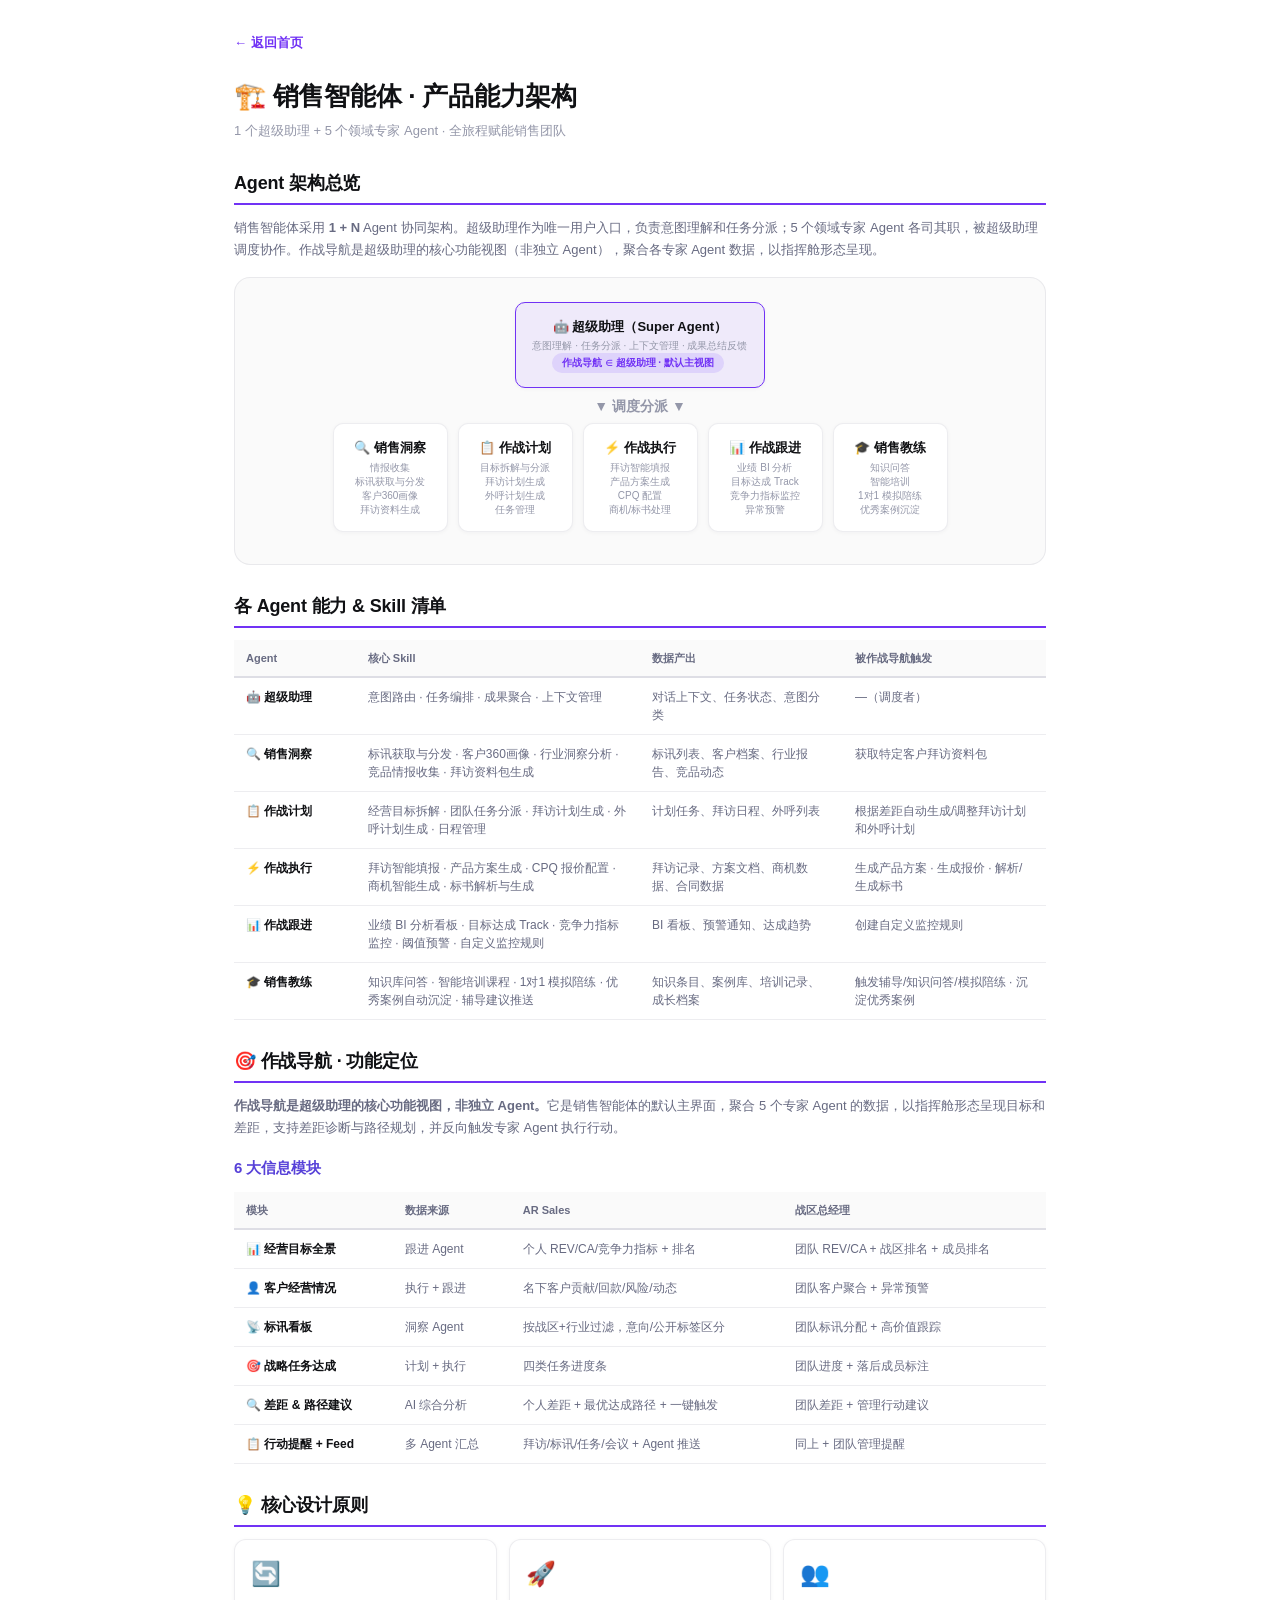
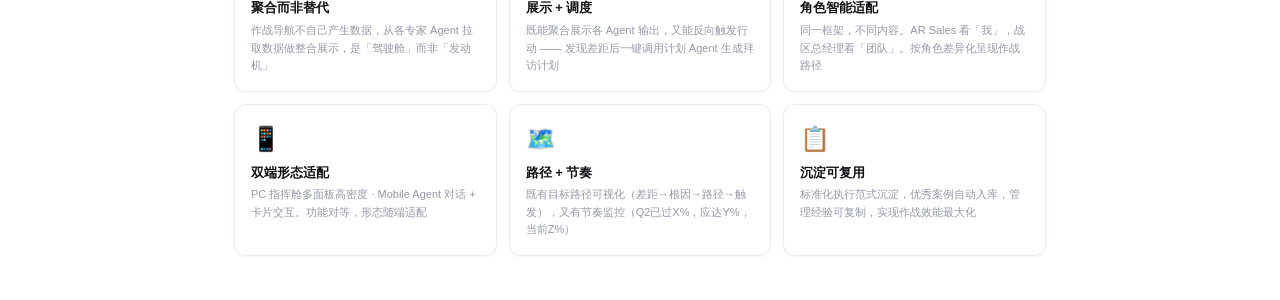
==== docs/architecture.html @ 5cdeb4ad "chore: rename prototype/ → docs/ for GitHub Pages, docs/ → design-docs/" ====
<!DOCTYPE html>
<html lang="zh-CN">
<head>
<meta charset="UTF-8">
<meta name="viewport" content="width=device-width, initial-scale=1.0">
<title>产品能力架构 · 销售智能体</title>
<link rel="stylesheet" href="css/styles.css">
<style>
  body { background: #fff; }
  .page { max-width: 860px; margin: 0 auto; padding: 32px 24px; }
  .back { display:inline-flex;align-items:center;gap:4px;color:var(--purple);text-decoration:none;font-size:13px;font-weight:600;margin-bottom:24px; }
  .back:hover { color:var(--purple-dark); }
  h1 { font-family:var(--font-display);font-size:26px;font-weight:700;margin-bottom:4px; }
  h2 { font-family:var(--font-display);font-size:18px;font-weight:700;margin:28px 0 12px;padding-bottom:6px;border-bottom:2px solid var(--purple); }
  h3 { font-size:15px;font-weight:700;margin:18px 0 8px;color:var(--purple-dark); }
  .sub { color:var(--text-muted);font-size:13px;margin-bottom:24px; }
  p { font-size:13px;color:var(--text-secondary);line-height:1.7;margin-bottom:10px; }

  /* Arch diagram */
  .arch { background:var(--bg);border-radius:var(--r-2xl);padding:24px;margin:16px 0;border:1px solid var(--border-light);text-align:center; }
  .arch-row { display:flex;gap:10px;justify-content:center;flex-wrap:wrap;margin-bottom:8px; }
  .arch-box { background:#fff;border:1px solid var(--border-light);border-radius:var(--r-lg);padding:14px 16px;text-align:center;min-width:115px;box-shadow:var(--shadow-sm); }
  .arch-box.super { border-color:var(--purple);background:var(--purple-light);min-width:220px; }
  .arch-box .ab-name { font-weight:700;font-size:13px; }
  .arch-box .ab-desc { font-size:10px;color:var(--text-muted);margin-top:3px;line-height:1.4; }
  .arch-arrow { color:var(--text-muted);font-size:14px;font-weight:600;margin:6px 0; }

  /* Table */
  .ft { width:100%;border-collapse:collapse;font-size:12px;margin:12px 0; }
  .ft th { background:var(--bg);padding:10px 12px;text-align:left;font-weight:700;font-size:11px;color:var(--text-secondary);border-bottom:2px solid var(--border); }
  .ft td { padding:10px 12px;border-bottom:1px solid var(--border-light);color:var(--text-secondary);vertical-align:top; }
  .ft td:first-child { font-weight:600;color:var(--text);white-space:nowrap; }

  /* Capability cards */
  .caps { display:grid;grid-template-columns:repeat(auto-fit,minmax(240px,1fr));gap:12px;margin:12px 0; }
  .cap { background:#fff;border:1px solid var(--border-light);border-radius:var(--r-xl);padding:16px;box-shadow:var(--shadow-sm); }
  .cap .ca-icon { font-size:24px;margin-bottom:6px; }
  .cap .ca-title { font-weight:700;font-size:13px;margin-bottom:4px; }
  .cap .ca-desc { font-size:11px;color:var(--text-muted);line-height:1.6; }

  .tag { display:inline-block;padding:3px 10px;border-radius:var(--r-full);font-size:10px;font-weight:600;margin-right:4px; }
  .tag-p { background:var(--purple-subtle);color:var(--purple); }
</style>
</head>
<body>
<div class="page">
  <a href="index.html" class="back">← 返回首页</a>
  <h1>🏗️ 销售智能体 · 产品能力架构</h1>
  <p class="sub">1 个超级助理 + 5 个领域专家 Agent · 全旅程赋能销售团队</p>

  <!-- Arch Diagram -->
  <h2>Agent 架构总览</h2>
  <p>销售智能体采用 <b>1 + N</b> Agent 协同架构。超级助理作为唯一用户入口，负责意图理解和任务分派；5 个领域专家 Agent 各司其职，被超级助理调度协作。作战导航是超级助理的核心功能视图（非独立 Agent），聚合各专家 Agent 数据，以指挥舱形态呈现。</p>

  <div class="arch">
    <div class="arch-row">
      <div class="arch-box super">
        <div class="ab-name">🤖 超级助理（Super Agent）</div>
        <div class="ab-desc">意图理解 · 任务分派 · 上下文管理 · 成果总结反馈<br><span class="tag tag-p">作战导航 ∈ 超级助理 · 默认主视图</span></div>
      </div>
    </div>
    <div class="arch-arrow">▼ 调度分派 ▼</div>
    <div class="arch-row">
      <div class="arch-box"><div class="ab-name">🔍 销售洞察</div><div class="ab-desc">情报收集<br>标讯获取与分发<br>客户360画像<br>拜访资料生成</div></div>
      <div class="arch-box"><div class="ab-name">📋 作战计划</div><div class="ab-desc">目标拆解与分派<br>拜访计划生成<br>外呼计划生成<br>任务管理</div></div>
      <div class="arch-box"><div class="ab-name">⚡ 作战执行</div><div class="ab-desc">拜访智能填报<br>产品方案生成<br>CPQ 配置<br>商机/标书处理</div></div>
      <div class="arch-box"><div class="ab-name">📊 作战跟进</div><div class="ab-desc">业绩 BI 分析<br>目标达成 Track<br>竞争力指标监控<br>异常预警</div></div>
      <div class="arch-box"><div class="ab-name">🎓 销售教练</div><div class="ab-desc">知识问答<br>智能培训<br>1对1 模拟陪练<br>优秀案例沉淀</div></div>
    </div>
  </div>

  <!-- Agent Skill Table -->
  <h2>各 Agent 能力 & Skill 清单</h2>
  <table class="ft">
    <tr><th style="width:15%">Agent</th><th style="width:35%">核心 Skill</th><th style="width:25%">数据产出</th><th style="width:25%">被作战导航触发</th></tr>
    <tr>
      <td>🤖 超级助理</td>
      <td>意图路由 · 任务编排 · 成果聚合 · 上下文管理</td>
      <td>对话上下文、任务状态、意图分类</td>
      <td>—（调度者）</td>
    </tr>
    <tr>
      <td>🔍 销售洞察</td>
      <td>标讯获取与分发 · 客户360画像 · 行业洞察分析 · 竞品情报收集 · 拜访资料包生成</td>
      <td>标讯列表、客户档案、行业报告、竞品动态</td>
      <td>获取特定客户拜访资料包</td>
    </tr>
    <tr>
      <td>📋 作战计划</td>
      <td>经营目标拆解 · 团队任务分派 · 拜访计划生成 · 外呼计划生成 · 日程管理</td>
      <td>计划任务、拜访日程、外呼列表</td>
      <td>根据差距自动生成/调整拜访计划和外呼计划</td>
    </tr>
    <tr>
      <td>⚡ 作战执行</td>
      <td>拜访智能填报 · 产品方案生成 · CPQ 报价配置 · 商机智能生成 · 标书解析与生成</td>
      <td>拜访记录、方案文档、商机数据、合同数据</td>
      <td>生成产品方案 · 生成报价 · 解析/生成标书</td>
    </tr>
    <tr>
      <td>📊 作战跟进</td>
      <td>业绩 BI 分析看板 · 目标达成 Track · 竞争力指标监控 · 阈值预警 · 自定义监控规则</td>
      <td>BI 看板、预警通知、达成趋势</td>
      <td>创建自定义监控规则</td>
    </tr>
    <tr>
      <td>🎓 销售教练</td>
      <td>知识库问答 · 智能培训课程 · 1对1 模拟陪练 · 优秀案例自动沉淀 · 辅导建议推送</td>
      <td>知识条目、案例库、培训记录、成长档案</td>
      <td>触发辅导/知识问答/模拟陪练 · 沉淀优秀案例</td>
    </tr>
  </table>

  <!-- 作战导航 Positioning -->
  <h2>🎯 作战导航 · 功能定位</h2>
  <p><b>作战导航是超级助理的核心功能视图，非独立 Agent。</b>它是销售智能体的默认主界面，聚合 5 个专家 Agent 的数据，以指挥舱形态呈现目标和差距，支持差距诊断与路径规划，并反向触发专家 Agent 执行行动。</p>

  <h3>6 大信息模块</h3>
  <table class="ft">
    <tr><th>模块</th><th>数据来源</th><th>AR Sales</th><th>战区总经理</th></tr>
    <tr><td>📊 经营目标全景</td><td>跟进 Agent</td><td>个人 REV/CA/竞争力指标 + 排名</td><td>团队 REV/CA + 战区排名 + 成员排名</td></tr>
    <tr><td>👤 客户经营情况</td><td>执行 + 跟进</td><td>名下客户贡献/回款/风险/动态</td><td>团队客户聚合 + 异常预警</td></tr>
    <tr><td>📡 标讯看板</td><td>洞察 Agent</td><td>按战区+行业过滤，意向/公开标签区分</td><td>团队标讯分配 + 高价值跟踪</td></tr>
    <tr><td>🎯 战略任务达成</td><td>计划 + 执行</td><td>四类任务进度条</td><td>团队进度 + 落后成员标注</td></tr>
    <tr><td>🔍 差距 & 路径建议</td><td>AI 综合分析</td><td>个人差距 + 最优达成路径 + 一键触发</td><td>团队差距 + 管理行动建议</td></tr>
    <tr><td>📋 行动提醒 + Feed</td><td>多 Agent 汇总</td><td>拜访/标讯/任务/会议 + Agent 推送</td><td>同上 + 团队管理提醒</td></tr>
  </table>

  <h2>💡 核心设计原则</h2>
  <div class="caps">
    <div class="cap"><div class="ca-icon">🔄</div><div class="ca-title">聚合而非替代</div><div class="ca-desc">作战导航不自己产生数据，从各专家 Agent 拉取数据做整合展示，是「驾驶舱」而非「发动机」</div></div>
    <div class="cap"><div class="ca-icon">🚀</div><div class="ca-title">展示 + 调度</div><div class="ca-desc">既能聚合展示各 Agent 输出，又能反向触发行动 —— 发现差距后一键调用计划 Agent 生成拜访计划</div></div>
    <div class="cap"><div class="ca-icon">👥</div><div class="ca-title">角色智能适配</div><div class="ca-desc">同一框架，不同内容。AR Sales 看「我」，战区总经理看「团队」。按角色差异化呈现作战路径</div></div>
    <div class="cap"><div class="ca-icon">📱</div><div class="ca-title">双端形态适配</div><div class="ca-desc">PC 指挥舱多面板高密度 · Mobile Agent 对话 + 卡片交互。功能对等，形态随端适配</div></div>
    <div class="cap"><div class="ca-icon">🗺️</div><div class="ca-title">路径 + 节奏</div><div class="ca-desc">既有目标路径可视化（差距→根因→路径→触发），又有节奏监控（Q2已过X%，应达Y%，当前Z%）</div></div>
    <div class="cap"><div class="ca-icon">📋</div><div class="ca-title">沉淀可复用</div><div class="ca-desc">标准化执行范式沉淀，优秀案例自动入库，管理经验可复制，实现作战效能最大化</div></div>
  </div>

</div>
</body>
</html>
---- docs/css/styles.css ----
/* ╔══════════════════════════════════════════╗
   ║  DESIGN SYSTEM — Kraken Inspired       ║
   ║  Purple brand · White surfaces · Clean ║
   ╚══════════════════════════════════════════╝ */

:root {
  /* Brand */
  --purple: #7132f5;
  --purple-dark: #5741d8;
  --purple-deep: #5b1ecf;
  --purple-subtle: rgba(133, 91, 251, 0.16);
  --purple-light: rgba(113, 50, 245, 0.08);

  /* Text */
  --text: #101114;
  --text-secondary: #686b82;
  --text-muted: #9497a9;

  /* Surfaces */
  --white: #ffffff;
  --bg: #fafafa;
  --bg-card: #ffffff;
  --border: #dedee5;
  --border-light: rgba(104, 107, 130, 0.12);

  /* Semantic */
  --success: #149e61;
  --success-dark: #026b3f;
  --success-subtle: rgba(20, 158, 97, 0.16);
  --warning: #f5a623;
  --warning-subtle: rgba(245, 166, 35, 0.12);
  --danger: #e54545;
  --danger-dark: #b53030;
  --danger-subtle: rgba(229, 69, 69, 0.12);
  --info: #5b9cf5;
  --info-subtle: rgba(91, 156, 245, 0.12);

  /* Shadows */
  --shadow-card: rgba(0, 0, 0, 0.03) 0px 4px 24px;
  --shadow-sm: rgba(16, 24, 40, 0.04) 0px 1px 4px;
  --shadow-hover: rgba(0, 0, 0, 0.06) 0px 6px 32px;

  /* Radius */
  --r-xs: 3px;
  --r-sm: 6px;
  --r-md: 8px;
  --r-lg: 10px;
  --r-xl: 12px;
  --r-2xl: 16px;
  --r-full: 9999px;

  /* Fonts */
  --font-display: "Helvetica Neue", "PingFang SC", "Microsoft YaHei", Helvetica, Arial, sans-serif;
  --font-ui: -apple-system, BlinkMacSystemFont, "PingFang SC", "Microsoft YaHei", "Helvetica Neue", Helvetica, Arial, sans-serif;
  --font-mono: "SF Mono", "JetBrains Mono", "Fira Code", monospace;

  /* Spacing */
  --sp-1: 1px; --sp-2: 2px; --sp-3: 3px; --sp-4: 4px;
  --sp-5: 5px; --sp-6: 6px; --sp-8: 8px; --sp-10: 10px;
  --sp-12: 12px; --sp-13: 13px; --sp-15: 15px; --sp-16: 16px;
  --sp-20: 20px; --sp-24: 24px;
}

/* ═══════ RESET ═══════ */
*, *::before, *::after { box-sizing: border-box; margin: 0; padding: 0; }

body {
  font-family: var(--font-ui);
  font-size: 14px; color: var(--text); background: var(--bg);
  line-height: 1.5; -webkit-font-smoothing: antialiased;
}

::-webkit-scrollbar { width: 5px; height: 5px; }
::-webkit-scrollbar-track { background: transparent; }
::-webkit-scrollbar-thumb { background: var(--border); border-radius: var(--r-full); }

/* ═══════ TYPOGRAPHY ═══════ */
h1, h2, h3, h4 { font-family: var(--font-display); font-weight: 700; letter-spacing: -0.01em; }
.mono { font-family: var(--font-mono); }

/* ═══════ SHARED COMPONENTS ═══════ */

/* Card */
.card {
  background: var(--bg-card); border: 1px solid var(--border-light);
  border-radius: var(--r-2xl); padding: var(--sp-16);
  box-shadow: var(--shadow-card);
}

/* Section header */
.sec-hd {
  display: flex; align-items: center; gap: var(--sp-8);
  margin-bottom: var(--sp-12); padding-bottom: var(--sp-8);
  border-bottom: 1px solid var(--border-light);
  font-family: var(--font-display); font-size: 14px; font-weight: 700;
}
.sec-hd .st { font-family: var(--font-ui); font-size: 12px; color: var(--text-muted); font-weight: 400; margin-left: auto; }

/* Badge */
.badge {
  display: inline-flex; align-items: center; gap: 3px;
  padding: 2px 8px; border-radius: var(--r-sm);
  font-size: 11px; font-weight: 500; letter-spacing: 0.01em;
}
.badge-s { background: var(--success-subtle); color: var(--success-dark); }
.badge-w { background: var(--warning-subtle); color: #b0780e; }
.badge-d { background: var(--danger-subtle); color: var(--danger-dark); }
.badge-i { background: var(--info-subtle); color: #3d7de0; }
.badge-high { background: rgba(113, 50, 245, 0.12); color: var(--purple-dark); font-weight: 600; }
.badge-purple { background: var(--purple-subtle); color: var(--purple); }

/* Metric card */
.metric {
  background: var(--bg-card); border: 1px solid var(--border-light);
  border-radius: var(--r-xl); padding: var(--sp-13) var(--sp-16);
  text-align: center; transition: all 0.2s;
}
.metric:hover { box-shadow: var(--shadow-hover); }
.metric .ml { font-size: 11px; color: var(--text-muted); text-transform: uppercase; letter-spacing: 0.04em; margin-bottom: var(--sp-4); }
.metric .mv { font-family: var(--font-display); font-size: 24px; font-weight: 700; line-height: 1.2; }
.metric .ms { font-size: 11px; color: var(--text-muted); margin-top: var(--sp-2); }

/* Progress bar */
.progress { height: 5px; background: var(--border-light); border-radius: var(--r-full); overflow: hidden; }
.progress .trk { height: 100%; border-radius: var(--r-full); transition: width 0.5s ease; }
.trk-s { background: var(--success); }
.trk-w { background: var(--warning); }
.trk-d { background: var(--danger); }
.trk-p { background: var(--purple); }

/* Button — 12px radius max, per DESIGN.md */
.btn {
  display: inline-flex; align-items: center; gap: var(--sp-4);
  padding: 8px 16px; border-radius: var(--r-xl); border: none;
  font-family: var(--font-ui); font-size: 13px; font-weight: 500;
  cursor: pointer; transition: all 0.15s; white-space: nowrap;
}
.btn-p { background: var(--purple); color: #fff; }
.btn-p:hover { background: var(--purple-dark); }
.btn-s { background: var(--success); color: #fff; }
.btn-s:hover { background: var(--success-dark); }
.btn-o { background: #fff; color: var(--purple-dark); border: 1px solid var(--purple-dark); }
.btn-o:hover { background: var(--purple-light); }
.btn-sub { background: var(--purple-subtle); color: var(--purple); }
.btn-sub:hover { background: rgba(133, 91, 251, 0.24); }
.btn-g { background: rgba(148, 151, 169, 0.08); color: var(--text); }
.btn-g:hover { background: rgba(148, 151, 169, 0.16); }
.btn-xs { padding: 4px 10px; font-size: 11px; border-radius: var(--r-md); }

/* Row item */
.row-item {
  display: flex; align-items: center; gap: var(--sp-8);
  padding: 8px 0; border-bottom: 1px solid var(--border-light);
  font-size: 13px; transition: background 0.12s;
}
.row-item:last-child { border-bottom: none; }
.row-item:hover { background: var(--purple-light); border-radius: var(--r-sm); padding-left: var(--sp-6); padding-right: var(--sp-6); }

/* Pulse dot */
.pulse { display: inline-block; width: 6px; height: 6px; border-radius: 50%; margin-right: 4px; }
.pulse-d { background: var(--danger); animation: pulse 2s infinite; }
@keyframes pulse { 0%, 100% { opacity: 1; } 50% { opacity: 0.4; } }

/* ═══════ ENTRY PAGE ═══════ */
.entry-page {
  display: flex; flex-direction: column; align-items: center; justify-content: center;
  min-height: 100vh; gap: 24px; padding: 24px; background: #fff;
}
.entry-page .logo-icon { font-size: 48px; margin-bottom: 8px; }
.entry-page h1 { font-size: 32px; font-weight: 700; letter-spacing: -0.5px; }
.entry-page h1 em { color: var(--purple); font-style: normal; }
.entry-page .tagline { color: var(--text-muted); font-size: 14px; }
.entry-tag { display: inline-block; padding: 4px 12px; border-radius: var(--r-full); background: var(--purple-subtle); color: var(--purple); font-size: 11px; font-weight: 600; letter-spacing: 0.04em; margin-bottom: 8px; }

.entry-links { display: grid; grid-template-columns: 1fr 1fr; gap: var(--sp-16); max-width: 480px; width: 100%; }
.entry-link {
  display: flex; flex-direction: column; align-items: center; gap: var(--sp-8);
  padding: 24px 16px; border-radius: var(--r-2xl); text-decoration: none;
  background: #fff; border: 1px solid var(--border-light);
  box-shadow: var(--shadow-card); transition: all 0.2s; color: var(--text);
}
.entry-link:hover { box-shadow: var(--shadow-hover); transform: translateY(-2px); }
.entry-link.pc:hover { border-color: var(--purple); }
.entry-link.mb:hover { border-color: var(--success); }
.entry-link .li { font-size: 32px; }
.entry-link .ll { font-family: var(--font-display); font-size: 16px; font-weight: 700; }
.entry-link .ld { font-size: 12px; color: var(--text-muted); text-align: center; line-height: 1.5; }
.entry-footer { font-size: 11px; color: var(--text-muted); font-family: var(--font-mono); margin-top: 8px; }
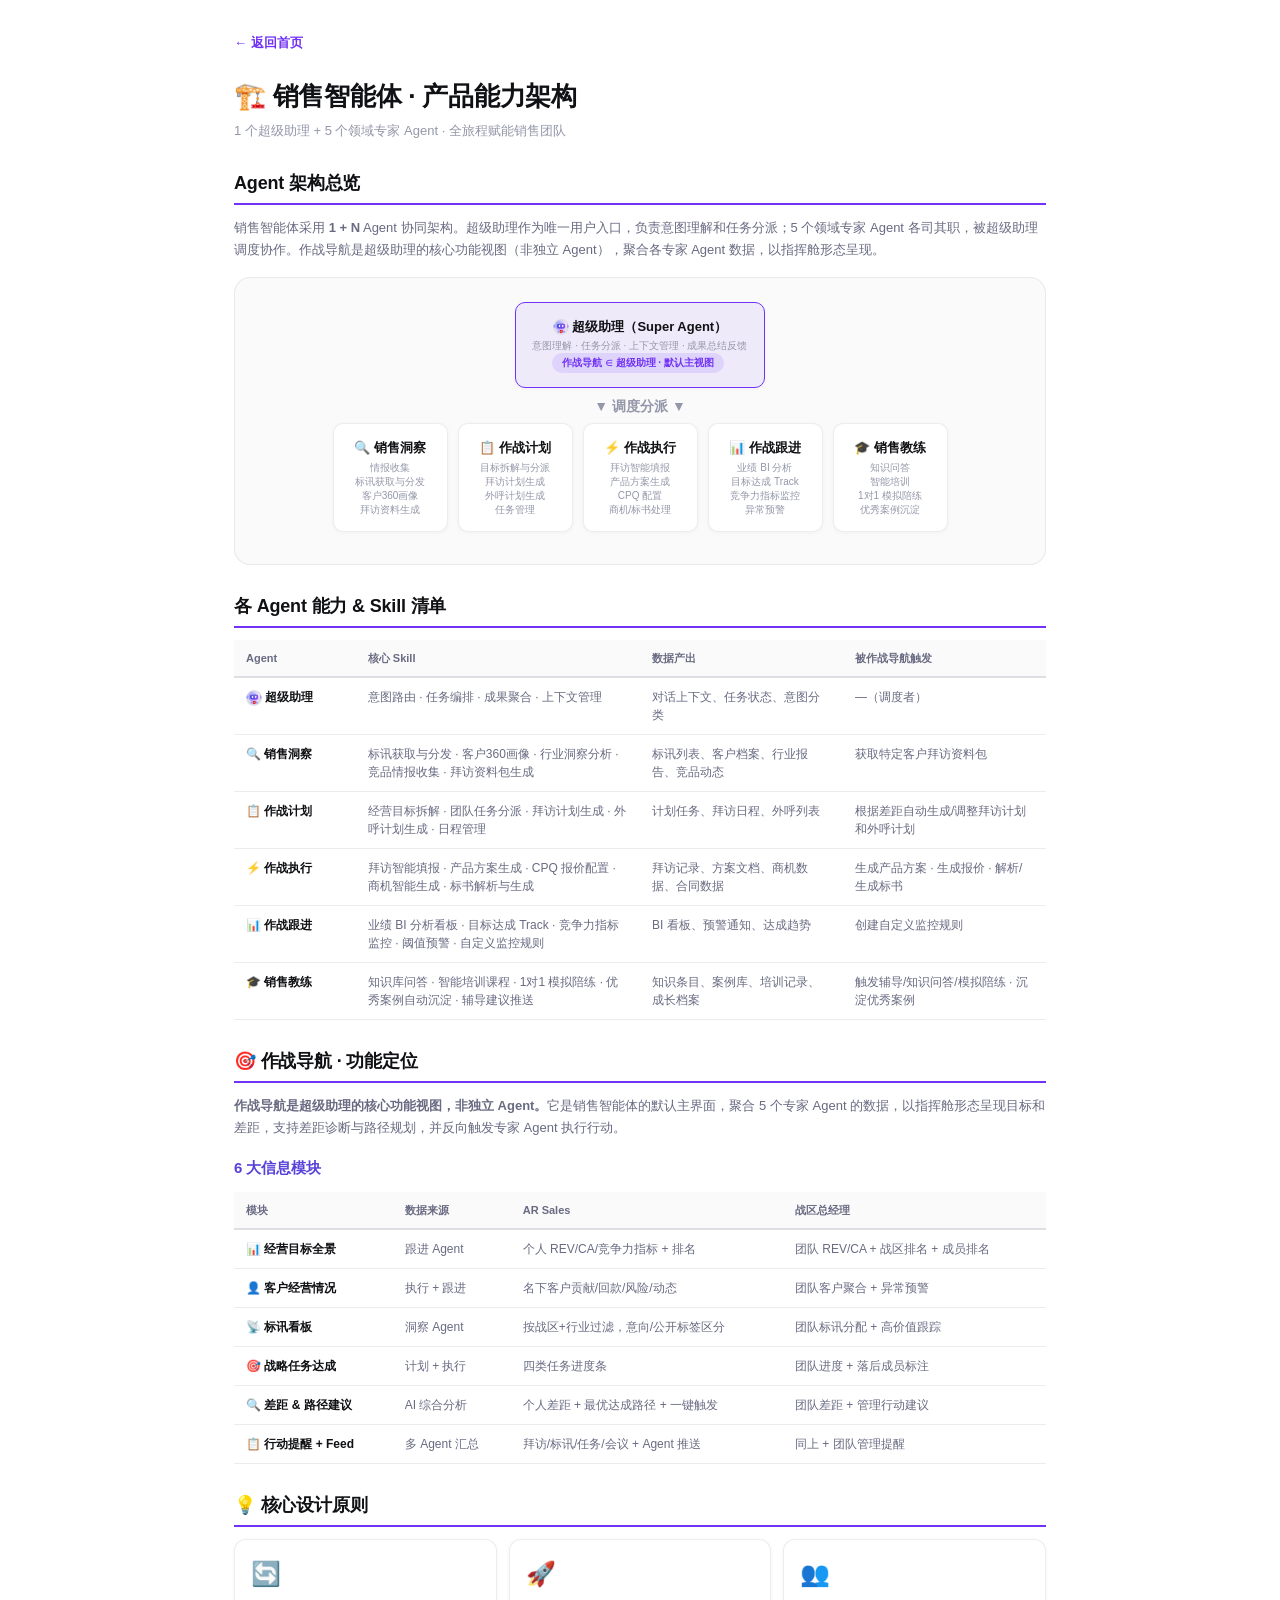
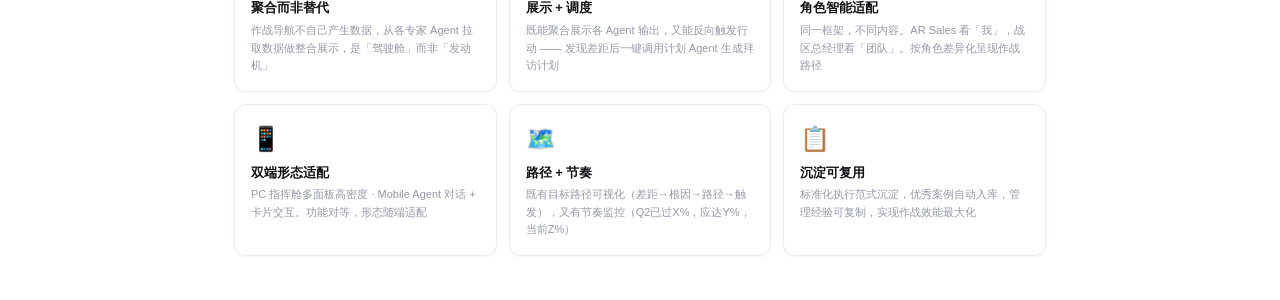
==== commit 9d3658a3: "feat: 悬浮Agent对话 + agent.png统一替换 + 成员排名CPS/K1/K2/K3 - PC新增浮动Agent对话面板（可展开/最小化/关闭），支持1+N能力快捷调用 - 全部🤖图标" ====
--- a/docs/architecture.html
+++ b/docs/architecture.html
@@ -55,7 +55,7 @@
   <div class="arch">
     <div class="arch-row">
       <div class="arch-box super">
-        <div class="ab-name">🤖 超级助理（Super Agent）</div>
+        <div class="ab-name"><img src="asset/agent.png" style="width:16px;height:16px;vertical-align:middle;border-radius:50%" alt="Agent"> 超级助理（Super Agent）</div>
         <div class="ab-desc">意图理解 · 任务分派 · 上下文管理 · 成果总结反馈<br><span class="tag tag-p">作战导航 ∈ 超级助理 · 默认主视图</span></div>
       </div>
     </div>
@@ -74,7 +74,7 @@
   <table class="ft">
     <tr><th style="width:15%">Agent</th><th style="width:35%">核心 Skill</th><th style="width:25%">数据产出</th><th style="width:25%">被作战导航触发</th></tr>
     <tr>
-      <td>🤖 超级助理</td>
+      <td><img src="asset/agent.png" style="width:16px;height:16px;vertical-align:middle;border-radius:50%" alt="Agent"> 超级助理</td>
       <td>意图路由 · 任务编排 · 成果聚合 · 上下文管理</td>
       <td>对话上下文、任务状态、意图分类</td>
       <td>—（调度者）</td>
